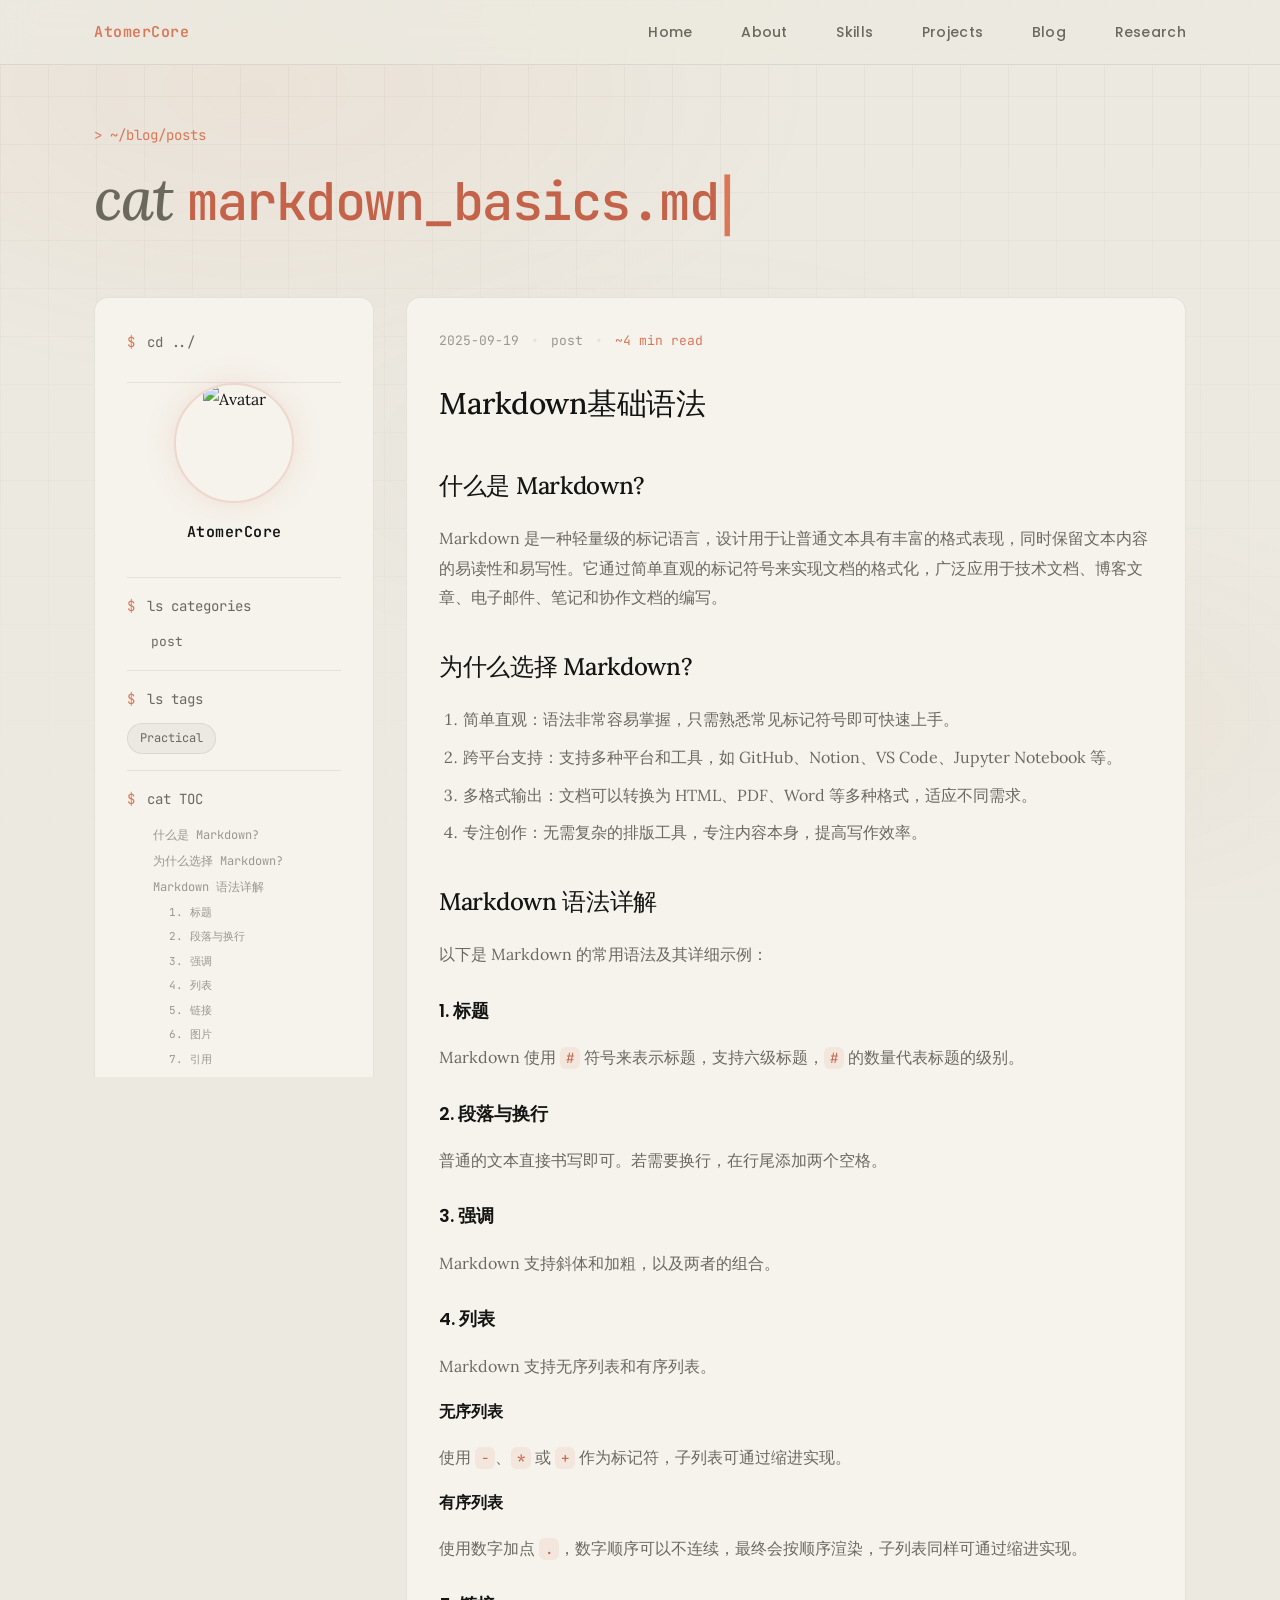
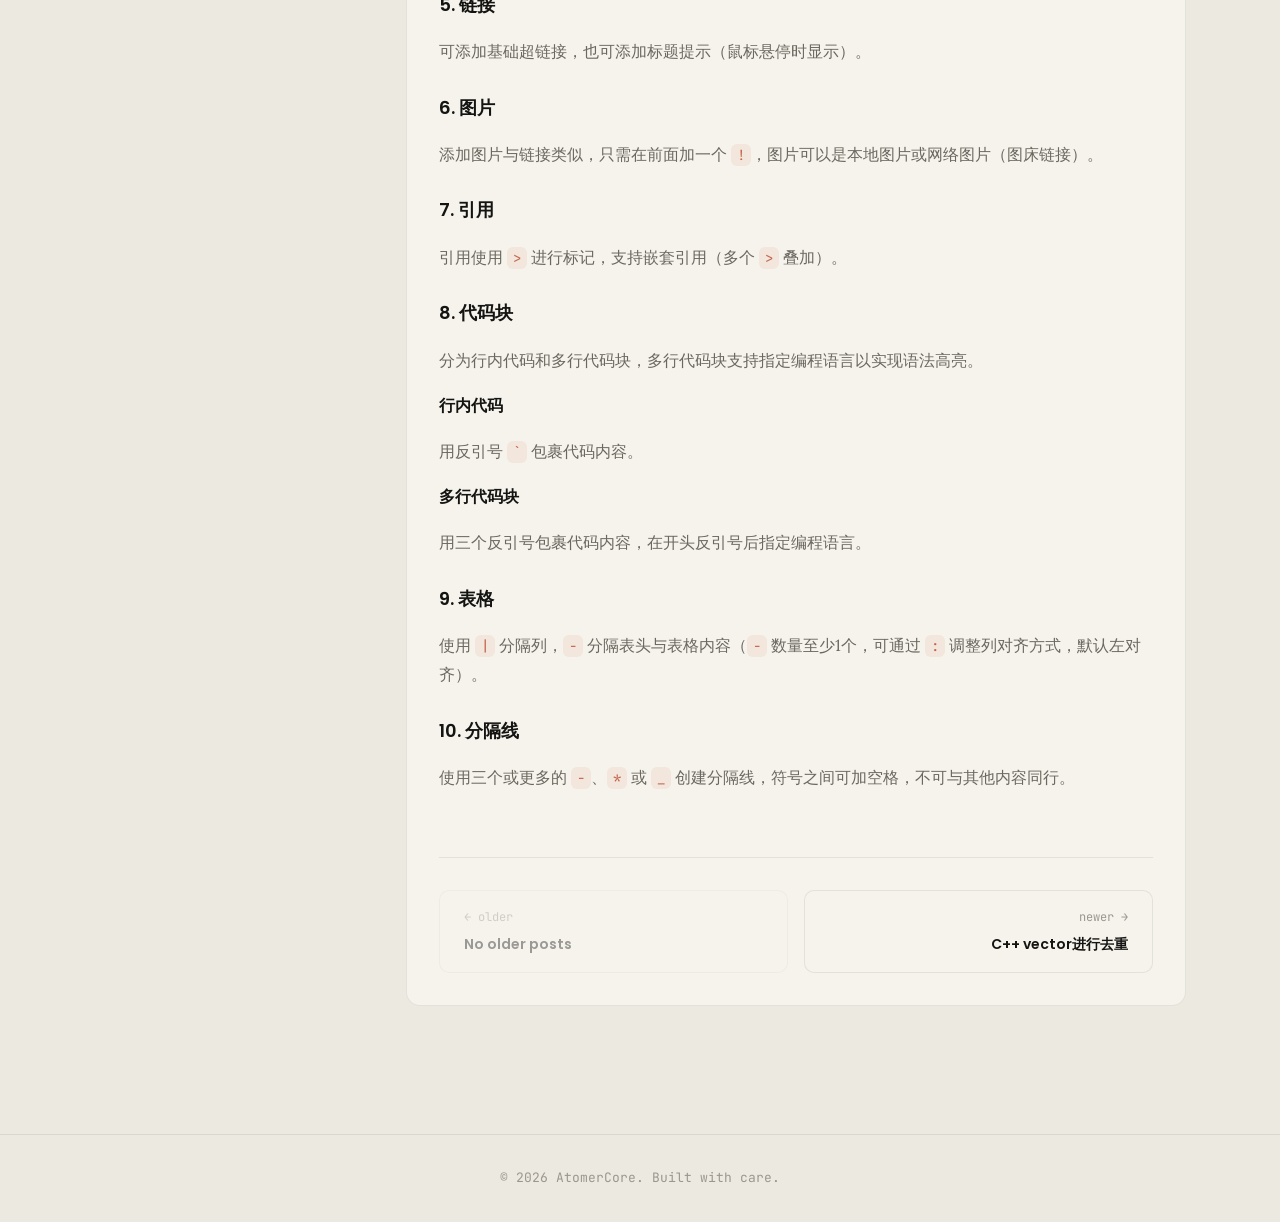
==== blog/2025/09/19/markdown_basics/index.html @ 15527ca4 "feat(research): add Research page with hero banner Add a new /research page that reuses the site's s" ====
<!DOCTYPE html>
<html lang="zh-CN">
<head>
  <meta charset="UTF-8">
  <meta name="viewport" content="width=device-width, initial-scale=1.0">
  <link rel="icon" type="image/png" href="https://avatars.githubusercontent.com/u/56762657?s=400&u=e51681d1bd69ad25f9a4d7be69bceca845cbc8ee&v=4">
  <title>Markdown Basic Syntax | AtomerCore</title>
  <link rel="preconnect" href="https://fonts.googleapis.com">
  <link rel="preconnect" href="https://fonts.gstatic.com" crossorigin>
  <link href="https://fonts.googleapis.com/css2?family=Lora:ital,wght@0,400;0,500;0,600;1,400;1,500&family=Poppins:wght@400;500;600;700&family=JetBrains+Mono:wght@400;500;600&display=swap" rel="stylesheet">
  <link rel="stylesheet" href="https://cdnjs.cloudflare.com/ajax/libs/font-awesome/6.4.2/css/all.min.css">
  <link rel="stylesheet" href="../../../../../css/styles.css">
</head>
<body>
  <div class="bg-grid"></div>
  <div class="reading-progress" id="readingProgress"></div>

  <header class="header">
    <div class="container">
      <div class="header-inner">
        <div class="header-logo">
          <span class="header-logo-text">AtomerCore</span>
        </div>
        <nav class="nav">
          <a href="../../../../../index.html" class="nav-link">Home</a>
          <a href="../../../../../index.html#about" class="nav-link">About</a>
          <a href="../../../../../index.html#skills" class="nav-link">Skills</a>
          <a href="../../../../../index.html#projects" class="nav-link">Projects</a>
          <a href="../../../../index.html" class="nav-link">Blog</a>
          <a href="../../../../research/index.html" class="nav-link">Research</a>
        </nav>
        <button class="menu-toggle" aria-label="Toggle menu">
          <span class="menu-icon"></span>
        </button>
      </div>
    </div>
  </header>

  <section class="hero post-hero">
    <div class="container">
      <div class="hero-content">
        <p class="hero-greeting">~/blog/posts</p>
        <h1 class="hero-title">
          <span class="hero-title-prefix">cat</span>
          <span class="hero-title-text"> markdown_basics.md</span><span class="typing-cursor">|</span>
        </h1>
      </div>
    </div>
  </section>

  <section class="post-section">
    <div class="container">
      <div class="post-layout">
        <aside class="post-sidebar">
          <div class="card">
            <div class="sidebar-nav-section">
              <div class="hero-link-line">
                <span class="link-prefix">$</span>
                <a href="../../../../index.html" class="hero-link">cd ../</a>
              </div>
            </div>

            <div class="sidebar-profile">
              <div class="sidebar-avatar">
                <img src="https://avatars.githubusercontent.com/u/56762657?s=400&u=e51681d1bd69ad25f9a4d7be69bceca845cbc8ee&v=4" alt="Avatar">
              </div>
              <div class="sidebar-name">AtomerCore</div>
            </div>

            <div class="sidebar-section">
              <div class="hero-link-line">
                <span class="link-prefix">$</span>
                <span class="hero-link">ls categories</span>
              </div>
              <div class="sidebar-links">
                <a href="../../../../index.html" class="sidebar-link">post</a>
              </div>
            </div>

            <div class="sidebar-section">
              <div class="hero-link-line">
                <span class="link-prefix">$</span>
                <span class="hero-link">ls tags</span>
              </div>
              <div class="sidebar-tags">
                <span class="tag-pill">Practical</span>
              </div>
            </div>

            <div class="toc-section" id="toc-section" style="display: none;">
              <div class="hero-link-line">
                <span class="link-prefix">$</span>
                <span class="hero-link">cat TOC</span>
              </div>
              <ul class="toc-list" id="toc-list"></ul>
            </div>
          </div>
        </aside>

        <main class="card post-content-card">
          <p class="post-meta-header">
            <span>2025-09-19</span>
            <span class="meta-divider">•</span>
            <span>post</span>
            <span class="meta-divider">•</span>
            <span class="meta-reading-time">~4 min read</span>
          </p>

          <div class="post-body">
            <h1>Markdown基础语法</h1>

            <h2 id="什么是-markdown">什么是 Markdown?</h2>
            <p>Markdown 是一种轻量级的标记语言，设计用于让普通文本具有丰富的格式表现，同时保留文本内容的易读性和易写性。它通过简单直观的标记符号来实现文档的格式化，广泛应用于技术文档、博客文章、电子邮件、笔记和协作文档的编写。</p>

            <h2 id="为什么选择-markdown">为什么选择 Markdown?</h2>
            <ol>
              <li>简单直观：语法非常容易掌握，只需熟悉常见标记符号即可快速上手。</li>
              <li>跨平台支持：支持多种平台和工具，如 GitHub、Notion、VS Code、Jupyter Notebook 等。</li>
              <li>多格式输出：文档可以转换为 HTML、PDF、Word 等多种格式，适应不同需求。</li>
              <li>专注创作：无需复杂的排版工具，专注内容本身，提高写作效率。</li>
            </ol>

            <h2 id="markdown-语法详解">Markdown 语法详解</h2>
            <p>以下是 Markdown 的常用语法及其详细示例：</p>

            <h3>1. 标题</h3>
            <p>Markdown 使用 <code>#</code> 符号来表示标题，支持六级标题，<code>#</code> 的数量代表标题的级别。</p>

            <h3>2. 段落与换行</h3>
            <p>普通的文本直接书写即可。若需要换行，在行尾添加两个空格。</p>

            <h3>3. 强调</h3>
            <p>Markdown 支持斜体和加粗，以及两者的组合。</p>

            <h3>4. 列表</h3>
            <p>Markdown 支持无序列表和有序列表。</p>

            <h4>无序列表</h4>
            <p>使用 <code>-</code>、<code>*</code> 或 <code>+</code> 作为标记符，子列表可通过缩进实现。</p>

            <h4>有序列表</h4>
            <p>使用数字加点 <code>.</code>，数字顺序可以不连续，最终会按顺序渲染，子列表同样可通过缩进实现。</p>

            <h3>5. 链接</h3>
            <p>可添加基础超链接，也可添加标题提示（鼠标悬停时显示）。</p>

            <h3>6. 图片</h3>
            <p>添加图片与链接类似，只需在前面加一个 <code>!</code>，图片可以是本地图片或网络图片（图床链接）。</p>

            <h3>7. 引用</h3>
            <p>引用使用 <code>&gt;</code> 进行标记，支持嵌套引用（多个 <code>&gt;</code> 叠加）。</p>

            <h3>8. 代码块</h3>
            <p>分为行内代码和多行代码块，多行代码块支持指定编程语言以实现语法高亮。</p>

            <h4>行内代码</h4>
            <p>用反引号 <code>`</code> 包裹代码内容。</p>

            <h4>多行代码块</h4>
            <p>用三个反引号包裹代码内容，在开头反引号后指定编程语言。</p>

            <h3>9. 表格</h3>
            <p>使用 <code>|</code> 分隔列，<code>-</code> 分隔表头与表格内容（<code>-</code> 数量至少1个，可通过 <code>:</code> 调整列对齐方式，默认左对齐）。</p>

            <h3>10. 分隔线</h3>
            <p>使用三个或更多的 <code>-</code>、<code>*</code> 或 <code>_</code> 创建分隔线，符号之间可加空格，不可与其他内容同行。</p>
          </div>

          <nav class="post-nav">
            <a class="post-nav-item disabled">
              <span class="post-nav-label">← older</span>
              <span class="post-nav-title">No older posts</span>
            </a>
            <a class="post-nav-item next" href="../../../10/25/C++ vector进行去重/index.html">
              <span class="post-nav-label">newer →</span>
              <span class="post-nav-title">C++ vector进行去重</span>
            </a>
          </nav>
        </main>
      </div>
    </div>
  </section>

  <button class="back-to-top" id="backToTopBtn" aria-label="Back to top">
    <i class="fas fa-arrow-up"></i>
  </button>

  <footer class="footer">
    <div class="container">
      <p>&copy; 2026 AtomerCore. Built with care.</p>
    </div>
  </footer>

  <script src="../../../../../js/main.js"></script>
  <script>
    // Reading progress bar
    const progressBar = document.getElementById('readingProgress');
    window.addEventListener('scroll', () => {
      const docHeight = document.documentElement.scrollHeight - window.innerHeight;
      const scrollPercent = (window.scrollY / docHeight) * 100;
      progressBar.style.width = scrollPercent + '%';
    });

    // Auto-generate TOC
    const postBody = document.querySelector('.post-body');
    const tocSection = document.getElementById('toc-section');
    const tocList = document.getElementById('toc-list');
    if (postBody && tocList) {
      const headings = postBody.querySelectorAll('h2, h3');
      if (headings.length > 0) {
        tocSection.style.display = 'block';
        headings.forEach((heading, index) => {
          if (!heading.id) heading.id = 'toc-heading-' + index;
          const item = document.createElement('li');
          item.className = 'toc-item';
          const link = document.createElement('a');
          link.href = '#' + heading.id;
          link.textContent = heading.textContent;
          link.className = 'toc-link' + (heading.tagName === 'H3' ? ' toc-h3' : '');
          link.dataset.target = heading.id;
          item.appendChild(link);
          tocList.appendChild(item);
        });
        const tocLinks = tocList.querySelectorAll('.toc-link');
        window.addEventListener('scroll', () => {
          let current = '';
          headings.forEach(h => {
            if (window.scrollY >= h.offsetTop - 120) current = h.id;
          });
          tocLinks.forEach(l => l.classList.toggle('active', l.dataset.target === current));
        });
      }
    }

    // Back to top
    const backToTopBtn = document.getElementById('backToTopBtn');
    window.addEventListener('scroll', () => {
      backToTopBtn.classList.toggle('visible', window.scrollY > 300);
    });
    backToTopBtn.addEventListener('click', () => {
      window.scrollTo({ top: 0, behavior: 'smooth' });
    });
  </script>
</body>
</html>
---- css/styles.css ----
/* ============================================================
   Warm Terminal — Anthropic × CLI
   暖色调终端美学：保留 CLI 灵魂，注入人文温度
   ============================================================ */

:root {
  /* --- Anthropic 暖米色背景系统 --- */
  --bg-primary: #ECE9E0;          /* Anthropic 页面底色，不用纯白 */
  --bg-secondary: rgba(217, 119, 87, 0.05);  /* 橙色微染 */
  --bg-tertiary: rgba(217, 119, 87, 0.09);   /* 橙色微染增强 */
  --bg-raised: #F5F3EC;           /* Anthropic 卡片/面板 raised 层 */
  --bg-inverted: #141413;         /* 深色区块（代码块等）*/

  /* --- 文字层次（深色文字 on 米色底） --- */
  --text-primary: #141413;        /* Anthropic text-primary */
  --text-secondary: #6B6860;      /* Anthropic text-secondary */
  --text-muted: #9B978F;          /* 更淡的暖灰 */
  --border-subtle: rgba(20, 20, 19, 0.08);
  --border-warm: rgba(217, 119, 87, 0.22);

  /* --- Anthropic 强调色 --- */
  --accent-orange: #D97757;       /* 唯一强调色 */
  --accent-orange-light: #C5634A; /* 悬停态（米色底上需更深以保证对比度） */
  --accent-glow: rgba(217, 119, 87, 0.2);
  --accent-soft: rgba(217, 119, 87, 0.1);

  /* --- 字体系统 --- */
  --font-display: 'Lora', 'DM Serif Display', Georgia, serif;
  --font-heading: 'Poppins', 'DM Sans', sans-serif;
  --font-body: 'Lora', 'DM Serif Text', Georgia, serif;
  --font-mono: 'JetBrains Mono', 'Fira Code', Consolas, monospace;

  /* --- 间距（4px 网格） --- */
  --space-1: 4px;
  --space-2: 8px;
  --space-3: 12px;
  --space-4: 16px;
  --space-6: 24px;
  --space-8: 32px;
  --space-10: 40px;
  --space-16: 64px;
  --space-24: 96px;
  --space-32: 128px;

  /* --- 动效 --- */
  --duration-fast: 150ms;
  --duration-normal: 250ms;
  --duration-slow: 400ms;
  --ease-default: cubic-bezier(0.16, 1, 0.3, 1);

  /* --- 圆角 --- */
  --radius-sm: 6px;
  --radius-md: 10px;
  --radius-lg: 14px;
  --radius-xl: 20px;
}

* {
  margin: 0;
  padding: 0;
  box-sizing: border-box;
}

html {
  scroll-behavior: smooth;
}

body {
  background-color: var(--bg-primary);
  color: var(--text-primary);
  font-family: var(--font-body);
  line-height: 1.75;
  -webkit-font-smoothing: antialiased;
  -moz-osx-font-smoothing: grayscale;
  overflow-x: hidden;
  position: relative;
}

/* --- Anthropic 暖米色径向渐变背景 --- */
body::before {
  content: '';
  position: fixed;
  top: 0;
  left: 0;
  right: 0;
  bottom: 0;
  pointer-events: none;
  z-index: 0;
  background:
    radial-gradient(ellipse 80% 60% at 20% 10%, rgba(217, 119, 87, 0.06) 0%, transparent 55%),
    radial-gradient(ellipse 70% 50% at 80% 80%, rgba(217, 119, 87, 0.04) 0%, transparent 50%),
    radial-gradient(ellipse 60% 40% at 50% 50%, rgba(120, 100, 80, 0.03) 0%, transparent 60%);
}

/* --- 网格背景（暖色调，深色线条 on 米色底） --- */
.bg-grid {
  position: fixed;
  top: 0; left: 0; width: 100vw; height: 100vh;
  background-image:
    linear-gradient(to right, rgba(20, 20, 19, 0.03) 1px, transparent 1px),
    linear-gradient(to bottom, rgba(20, 20, 19, 0.03) 1px, transparent 1px);
  background-size: 48px 48px;
  mask-image: linear-gradient(to bottom, rgba(0, 0, 0, 1) 0%, transparent 100%);
  -webkit-mask-image: linear-gradient(to bottom, rgba(0, 0, 0, 1) 0%, transparent 100%);
  z-index: -1;
  pointer-events: none;
}

a {
  color: var(--text-primary);
  text-decoration: none;
  transition: color var(--duration-fast) var(--ease-default);
}

a:hover {
  color: var(--accent-orange);
}

.container {
  max-width: 1140px;
  margin: 0 auto;
  padding: 0 var(--space-6);
}

section {
  padding: var(--space-32) 0;
  position: relative;
  z-index: 1;
}

/* ============================================================
   Header — 固定导航栏
   ============================================================ */
.header {
  position: fixed;
  top: 0;
  left: 0;
  right: 0;
  z-index: 1000;
  backdrop-filter: blur(16px);
  -webkit-backdrop-filter: blur(16px);
  background: rgba(236, 233, 224, 0.82);
  border-bottom: 1px solid var(--border-subtle);
}

.header-inner {
  display: flex;
  align-items: center;
  justify-content: space-between;
  height: 64px;
}

.header-logo {
  display: flex;
  align-items: center;
}

.header-logo-text {
  font-family: var(--font-mono);
  font-size: 15px;
  font-weight: 600;
  color: var(--accent-orange);
  letter-spacing: 0.5px;
}

.nav {
  display: flex;
  gap: var(--space-8);
  align-items: center;
}

.nav-link {
  font-family: var(--font-heading);
  font-size: 14px;
  color: var(--text-secondary);
  font-weight: 500;
  letter-spacing: 0.3px;
  transition: color var(--duration-fast) var(--ease-default);
}

.nav-link::before {
  content: '$ ';
  font-family: var(--font-mono);
  font-size: 13px;
  color: var(--accent-orange);
  opacity: 0;
  transition: opacity var(--duration-fast) var(--ease-default);
}

.nav-link:hover::before {
  opacity: 1;
}

.nav-link:hover {
  color: var(--text-primary);
}

/* ============================================================
   Hero — 首屏
   ============================================================ */
.hero {
  min-height: 100vh;
  display: flex;
  align-items: center;
  position: relative;
  padding-top: 64px;
}

.hero-content {
  position: relative;
  z-index: 1;
}

.hero > .container {
  /* 钉死容器宽度，避免内容换行时整块水平漂移 */
  width: 100%;
}

.hero-wrapper {
  display: flex;
  align-items: center;
  gap: var(--space-16);
  position: relative;
  /* 固定宽度并居中：内容块不贴容器左缘，也不随打字内容变化漂移 */
  width: min(100%, 900px);
  margin: 0 auto;
}

.hero-avatar-container {
  /* 绝对定位锚定在文字块垂直中心：文字换行时对称生长，中心不动，头像不动 */
  position: absolute;
  left: 0;
  top: 50%;
  transform: translateY(-50%);
  flex-shrink: 0;
  display: flex;
  flex-direction: column;
  align-items: center;
  gap: var(--space-4);
}

.hero-avatar {
  width: 200px;
  height: 200px;
  border-radius: 50%;
  overflow: hidden;
  border: 2px solid var(--border-warm);
  box-shadow:
    0 0 60px rgba(217, 119, 87, 0.2),
    0 0 0 1px rgba(217, 119, 87, 0.1);
  transition: box-shadow var(--duration-slow) var(--ease-default);
}

.hero-avatar:hover {
  box-shadow:
    0 0 80px rgba(217, 119, 87, 0.3),
    0 0 0 1px rgba(217, 119, 87, 0.2);
}

.hero-avatar img {
  width: 100%;
  height: 100%;
  object-fit: cover;
}

.hero-name {
  font-family: var(--font-mono);
  font-size: 18px;
  color: var(--text-primary);
  font-weight: 600;
  letter-spacing: 0.5px;
}

.hero-text {
  flex: 1;
  /* 头像绝对定位后，为它预留出左侧空间 */
  margin-left: calc(200px + var(--space-16));
}

.hero-greeting {
  font-family: var(--font-mono);
  font-size: 14px;
  color: var(--accent-orange);
  margin-bottom: var(--space-4);
  display: inline-flex;
  align-items: center;
  gap: var(--space-2);
}

.hero-greeting::before {
  content: '>';
  color: var(--accent-orange);
}

/* --- 主标题：Lora 衬线体，叙事温度 --- */
.hero-title {
  font-family: var(--font-display);
  font-size: 60px;
  font-weight: 500;
  line-height: 1.15;
  margin-bottom: var(--space-6);
  letter-spacing: -1.5px;
  color: var(--text-primary);
}

.hero-title-prefix {
  color: var(--text-secondary);
  font-style: italic;
}

.hero-title-text {
  color: var(--accent-orange-light);
  font-family: var(--font-mono);
  font-size: 52px;
  font-weight: 500;
}

.typing-cursor {
  color: var(--accent-orange);
  animation: blink 1s infinite;
  margin-left: 2px;
}

@keyframes blink {
  0%, 50% { opacity: 1; }
  51%, 100% { opacity: 0; }
}

/* --- 副标题：Lora 衬线体，引用感 --- */
.hero-subtitle {
  font-family: var(--font-body);
  font-size: 17px;
  color: var(--text-secondary);
  line-height: 1.8;
  margin-bottom: var(--space-8);
  font-style: italic;
  max-width: 580px;
}

/* --- CLI 铎接行 --- */
.hero-link-line {
  display: flex;
  align-items: center;
  gap: var(--space-3);
  margin-bottom: var(--space-3);
  font-family: var(--font-mono);
  font-size: 14px;
}

.link-prefix {
  color: var(--accent-orange);
}

.link-icon {
  width: 18px;
  text-align: center;
  color: var(--text-muted);
}

.hero-link {
  color: var(--text-secondary);
  transition: color var(--duration-fast) var(--ease-default);
}

.hero-link:hover {
  color: var(--accent-orange);
}

/* ============================================================
   Section Titles — // 注释风格
   ============================================================ */
.section-title {
  font-family: var(--font-mono);
  font-size: 36px;
  font-weight: 500;
  margin-bottom: var(--space-16);
  letter-spacing: -0.5px;
  color: var(--text-primary);
}

.section-title-combined {
  color: var(--text-primary);
}

.sub-cursor {
  color: var(--accent-orange);
  animation: blink 1s infinite;
}

/* ============================================================
   About
   ============================================================ */
.about-grid {
  display: grid;
  grid-template-columns: 1fr 1fr;
  gap: var(--space-6);
}

.about-text {
  font-family: var(--font-body);
  color: var(--text-secondary);
  font-size: 16px;
  line-height: 1.85;
}

/* ============================================================
   Cards — 温暖质感
   ============================================================ */
.card {
  background: var(--bg-raised);
  border: 1px solid var(--border-subtle);
  border-radius: var(--radius-lg);
  padding: var(--space-8);
  transition: all var(--duration-slow) var(--ease-default);
  position: relative;
  overflow: hidden;
}

.card::before {
  content: '';
  position: absolute;
  top: 0; left: 0; right: 0; height: 1px;
  background: linear-gradient(90deg, transparent, rgba(217, 119, 87, 0.3), transparent);
  opacity: 0;
  transition: opacity var(--duration-slow) var(--ease-default);
}

.card:hover {
  border-color: var(--border-warm);
  background: #FAF8F2;
  box-shadow: 0 8px 32px rgba(20, 20, 19, 0.08);
}

.card:hover::before {
  opacity: 1;
}

/* ============================================================
   Skills
   ============================================================ */
.skills-grid {
  display: grid;
  grid-template-columns: repeat(4, 1fr);
  gap: var(--space-6);
}

.skill-item {
  display: flex;
  flex-direction: column;
  align-items: flex-start;
  gap: var(--space-4);
  padding: var(--space-8) var(--space-6);
  background: var(--bg-raised);
  border: 1px solid var(--border-subtle);
  border-radius: var(--radius-lg);
  transition: all var(--duration-slow) var(--ease-default);
  position: relative;
  overflow: hidden;
}

.skill-item::before {
  content: '';
  position: absolute;
  top: 0;
  left: 0;
  right: 0;
  height: 1px;
  background: linear-gradient(90deg, transparent, rgba(217, 119, 87, 0.3), transparent);
  opacity: 0;
  transition: opacity var(--duration-slow) var(--ease-default);
}

.skill-item::after {
  content: '';
  position: absolute;
  top: 0;
  left: 0;
  right: 0;
  bottom: 0;
  background: radial-gradient(circle at var(--mouse-x, 50%) var(--mouse-y, 50%), rgba(217, 119, 87, 0.07) 0%, transparent 50%);
  opacity: 0;
  transition: opacity var(--duration-slow) var(--ease-default);
  pointer-events: none;
}

.skill-item:hover {
  background: #FAF8F2;
  border-color: var(--border-warm);
}

.skill-item:hover::before,
.skill-item:hover::after {
  opacity: 1;
}

.skill-icon {
  width: 48px;
  height: 48px;
  display: flex;
  align-items: center;
  justify-content: center;
  background: var(--bg-tertiary);
  border: 1px solid var(--border-warm);
  border-radius: var(--radius-md);
  font-size: 20px;
  color: var(--accent-orange);
}

.skill-name {
  font-family: var(--font-heading);
  font-size: 17px;
  color: var(--text-primary);
  font-weight: 600;
  letter-spacing: -0.2px;
}

/* ============================================================
   Projects
   ============================================================ */
.projects-grid {
  display: grid;
  grid-template-columns: repeat(2, 1fr);
  gap: var(--space-6);
}

.project-card {
  background: var(--bg-raised);
  border: 1px solid var(--border-subtle);
  border-radius: var(--radius-lg);
  padding: var(--space-6);
  transition: all var(--duration-slow) var(--ease-default);
  position: relative;
  display: block;
  text-decoration: none;
  overflow: hidden;
}

.project-card::before {
  content: '';
  position: absolute;
  top: 0; left: 0; right: 0; height: 1px;
  background: linear-gradient(90deg, transparent, rgba(217, 119, 87, 0.3), transparent);
  opacity: 0;
  transition: opacity var(--duration-slow) var(--ease-default);
}

.project-card:hover {
  text-decoration: none;
  border-color: var(--border-warm);
  background: #FAF8F2;
  box-shadow: 0 8px 32px rgba(20, 20, 19, 0.08);
}

.project-card:hover::before {
  opacity: 1;
}

.project-header {
  display: flex;
  align-items: flex-start;
  gap: var(--space-4);
  margin-bottom: var(--space-4);
}

.project-icon {
  width: 44px;
  height: 44px;
  display: flex;
  align-items: center;
  justify-content: center;
  background: var(--bg-tertiary);
  border: 1px solid var(--border-warm);
  border-radius: var(--radius-md);
  font-size: 20px;
  color: var(--accent-orange);
  flex-shrink: 0;
}

.project-meta {
  flex: 1;
}

.project-title {
  font-family: var(--font-heading);
  font-size: 17px;
  font-weight: 600;
  margin-bottom: var(--space-1);
  color: var(--text-primary);
  letter-spacing: -0.2px;
}

.project-language {
  font-family: var(--font-mono);
  font-size: 12px;
  color: var(--text-muted);
}

.project-desc {
  font-family: var(--font-body);
  color: var(--text-secondary);
  font-size: 14px;
  line-height: 1.7;
  margin-bottom: var(--space-6);
}

.project-footer {
  display: flex;
  align-items: center;
  justify-content: space-between;
}

.view-repo {
  font-family: var(--font-mono);
  font-size: 13px;
  color: var(--accent-orange);
  transition: color var(--duration-fast) var(--ease-default);
}

.project-card:hover .view-repo {
  color: var(--accent-orange-light);
}

/* ============================================================
   Footer
   ============================================================ */
.footer {
  border-top: 1px solid var(--border-subtle);
  padding: var(--space-8) 0;
  text-align: center;
  color: var(--text-muted);
  font-family: var(--font-mono);
  font-size: 13px;
}

/* ============================================================
   Mobile Menu Toggle
   ============================================================ */
.menu-toggle {
  display: none;
  flex-direction: column;
  justify-content: center;
  align-items: center;
  width: 40px;
  height: 40px;
  background: transparent;
  border: none;
  cursor: pointer;
  z-index: 1001;
}

.menu-icon {
  display: block;
  width: 24px;
  height: 2px;
  background: var(--text-primary);
  position: relative;
  transition: all var(--duration-slow) var(--ease-default);
}

.menu-icon::before,
.menu-icon::after {
  content: '';
  position: absolute;
  width: 24px;
  height: 2px;
  background: var(--text-primary);
  transition: all var(--duration-slow) var(--ease-default);
}

.menu-icon::before { top: -8px; }
.menu-icon::after { top: 8px; }

.menu-toggle.active .menu-icon { background: transparent; }
.menu-toggle.active .menu-icon::before { top: 0; transform: rotate(45deg); }
.menu-toggle.active .menu-icon::after { top: 0; transform: rotate(-45deg); }

/* ============================================================
   Animations
   ============================================================ */
@keyframes fadeInUp {
  from { opacity: 0; transform: translateY(24px); }
  to { opacity: 1; transform: translateY(0); }
}

.fade-in-up {
  animation: fadeInUp 0.6s var(--ease-default) forwards;
  opacity: 0;
}

.delay-1 { animation-delay: 0.08s; }
.delay-2 { animation-delay: 0.16s; }
.delay-3 { animation-delay: 0.24s; }
.delay-4 { animation-delay: 0.32s; }

.cli-cursor {
  display: inline-block;
  width: 10px;
  height: 1em;
  background-color: var(--accent-orange);
  vertical-align: middle;
  animation: blink 1s step-end infinite;
  margin-left: var(--space-1);
}

/* ============================================================
   Blog — Tags & Filters
   ============================================================ */
.blog-filters {
  display: flex;
  flex-direction: column;
  gap: var(--space-4);
  margin-bottom: var(--space-16);
  padding: var(--space-6);
  background: var(--bg-raised);
  border: 1px solid var(--border-subtle);
  border-radius: var(--radius-lg);
  backdrop-filter: blur(10px);
}

.filter-group {
  display: flex;
  align-items: flex-start;
  gap: var(--space-4);
}

.filter-label {
  font-family: var(--font-mono);
  font-size: 13px;
  color: var(--accent-orange);
  white-space: nowrap;
  padding-top: 6px;
}

.filter-label::before {
  content: '$ ';
  color: var(--text-muted);
}

.filter-options {
  display: flex;
  flex-wrap: wrap;
  gap: var(--space-2);
}

.tag-pill {
  display: inline-flex;
  align-items: center;
  padding: var(--space-1) var(--space-3);
  border-radius: 100px;
  font-size: 12px;
  font-family: var(--font-mono);
  background: rgba(20, 20, 19, 0.04);
  border: 1px solid var(--border-subtle);
  color: var(--text-secondary);
  transition: all var(--duration-fast) var(--ease-default);
  cursor: pointer;
  user-select: none;
}

.tag-pill:hover {
  background: rgba(217, 119, 87, 0.1);
  color: var(--text-primary);
  border-color: var(--border-warm);
}

.tag-pill.active {
  background: rgba(217, 119, 87, 0.15);
  border-color: var(--accent-orange);
  color: var(--accent-orange-light);
  box-shadow: 0 0 12px rgba(217, 119, 87, 0.2);
}

.tag-pill.category {
  border-radius: var(--radius-sm);
}

/* ============================================================
   Blog Layout
   ============================================================ */
.blog-hero {
  min-height: auto;
  padding-top: 120px;
  padding-bottom: var(--space-16);
}

.blog-section {
  padding: 0 0 var(--space-32) 0;
}

.blog-layout {
  display: grid;
  grid-template-columns: 280px 1fr;
  gap: var(--space-8);
}

.blog-sidebar {
  position: sticky;
  top: 100px;
  align-self: start;
}

.sidebar-profile {
  text-align: center;
  padding-bottom: var(--space-4);
}

.sidebar-avatar {
  width: 120px;
  height: 120px;
  border-radius: 50%;
  overflow: hidden;
  border: 2px solid var(--border-warm);
  margin: 0 auto var(--space-4);
  box-shadow: 0 0 30px rgba(217, 119, 87, 0.15);
}

.sidebar-avatar img {
  width: 100%;
  height: 100%;
  object-fit: cover;
}

.sidebar-name {
  font-family: var(--font-mono);
  font-weight: 600;
  color: var(--text-primary);
  font-size: 15px;
  letter-spacing: 0.5px;
}

.sidebar-section {
  margin-top: var(--space-4);
  padding-top: var(--space-4);
  border-top: 1px solid var(--border-subtle);
}

.sidebar-links {
  margin-top: var(--space-3);
  padding-left: var(--space-6);
}

.sidebar-link {
  display: block;
  margin: var(--space-2) 0;
  font-size: 13px;
  color: var(--text-secondary);
  text-decoration: none;
  font-family: var(--font-mono);
  transition: color var(--duration-fast) var(--ease-default);
  cursor: pointer;
}

.sidebar-link:hover {
  color: var(--accent-orange);
}

.sidebar-link.active {
  color: var(--accent-orange);
  font-weight: 600;
}

.sidebar-tags {
  margin-top: var(--space-3);
  display: flex;
  flex-wrap: wrap;
  gap: var(--space-2);
}

/* --- 搜索框 --- */
.blog-search {
  display: flex;
  align-items: center;
  gap: var(--space-2);
  padding: var(--space-3) var(--space-4);
  background: var(--bg-raised);
  border: 1px solid var(--border-subtle);
  border-radius: var(--radius-md);
  margin-bottom: var(--space-6);
  transition: border-color var(--duration-fast) var(--ease-default);
}

.blog-search:focus-within {
  border-color: var(--accent-orange);
  box-shadow: 0 0 0 3px rgba(217, 119, 87, 0.12);
}

.blog-search-prefix {
  font-family: var(--font-mono);
  font-size: 13px;
  color: var(--accent-orange);
  white-space: nowrap;
}

.blog-search-input {
  flex: 1;
  border: none;
  background: transparent;
  outline: none;
  font-family: var(--font-mono);
  font-size: 14px;
  color: var(--text-primary);
}

.blog-search-input::placeholder {
  color: var(--text-muted);
}

/* --- 文章计数 --- */
.posts-header {
  display: flex;
  align-items: center;
  justify-content: space-between;
  margin-bottom: var(--space-6);
  flex-wrap: wrap;
  gap: var(--space-2);
}

.posts-count {
  font-family: var(--font-mono);
  font-size: 13px;
  color: var(--text-muted);
}

.posts-count span {
  color: var(--accent-orange);
  font-weight: 600;
}

/* --- 文章卡片 --- */
.post-card {
  display: block;
  margin-bottom: var(--space-4);
  cursor: pointer;
  text-decoration: none;
}

.post-card:hover {
  border-color: var(--border-warm);
}

.post-card-header {
  display: flex;
  align-items: flex-start;
  justify-content: space-between;
  gap: var(--space-4);
  margin-bottom: var(--space-2);
}

.post-title {
  font-family: var(--font-heading);
  font-size: 19px;
  font-weight: 600;
  color: var(--text-primary);
  margin-bottom: var(--space-2);
  letter-spacing: -0.2px;
  transition: color var(--duration-fast) var(--ease-default);
}

.post-card:hover .post-title {
  color: var(--accent-orange);
}

.post-meta {
  font-size: 13px;
  color: var(--text-muted);
  margin-bottom: var(--space-3);
  font-family: var(--font-mono);
}

.post-excerpt {
  font-family: var(--font-body);
  margin-bottom: var(--space-4);
  color: var(--text-secondary);
  font-size: 15px;
  line-height: 1.7;
}

.post-card-footer {
  display: flex;
  align-items: center;
  justify-content: space-between;
  gap: var(--space-3);
}

.post-card-tags {
  display: flex;
  flex-wrap: wrap;
  gap: var(--space-2);
}

.post-card-tags .tag-pill {
  cursor: default;
  font-size: 11px;
  padding: 2px var(--space-2);
}

.read-more {
  color: var(--accent-orange);
  font-family: var(--font-mono);
  font-size: 13px;
  white-space: nowrap;
  transition: gap var(--duration-fast) var(--ease-default);
}

.post-card:hover .read-more {
  color: var(--accent-orange-light);
}

/* --- 空状态 --- */
.empty-state {
  text-align: center;
  padding: var(--space-16) var(--space-6);
  color: var(--text-muted);
}

.empty-state-code {
  font-family: var(--font-mono);
  font-size: 15px;
  color: var(--accent-orange);
  margin-bottom: var(--space-2);
}

.empty-state-text {
  font-family: var(--font-body);
  font-size: 15px;
  font-style: italic;
}

/* --- 文章卡片错落动画 --- */
.post-card {
  animation: fadeInUp 0.5s var(--ease-default) forwards;
  opacity: 0;
}

.post-card:nth-child(1) { animation-delay: 0.05s; }
.post-card:nth-child(2) { animation-delay: 0.13s; }
.post-card:nth-child(3) { animation-delay: 0.21s; }
.post-card:nth-child(4) { animation-delay: 0.29s; }
.post-card:nth-child(5) { animation-delay: 0.37s; }

/* ============================================================
   Post Page
   ============================================================ */

/* --- 阅读进度条 --- */
.reading-progress {
  position: fixed;
  top: 0;
  left: 0;
  height: 3px;
  background: var(--accent-orange);
  z-index: 1001;
  width: 0%;
  transition: width 0.1s linear;
  box-shadow: 0 0 8px rgba(217, 119, 87, 0.4);
}

.post-hero {
  min-height: auto;
  padding-top: 120px;
  padding-bottom: var(--space-10);
}

.post-section {
  padding: 0 0 var(--space-32) 0;
}

.post-layout {
  display: grid;
  grid-template-columns: 280px 1fr;
  gap: var(--space-8);
}

.post-sidebar {
  position: sticky;
  top: 100px;
  align-self: start;
  max-height: calc(100vh - 120px);
  overflow-y: auto;
}

.sidebar-nav-section {
  margin-top: 0;
  padding-bottom: var(--space-4);
  border-bottom: 1px solid var(--border-subtle);
}

/* --- TOC 目录 --- */
.toc-section {
  margin-top: var(--space-4);
  padding-top: var(--space-4);
  border-top: 1px solid var(--border-subtle);
}

.toc-list {
  margin-top: var(--space-3);
  padding-left: var(--space-4);
  list-style: none;
}

.toc-item {
  margin: var(--space-1) 0;
}

.toc-link {
  display: block;
  font-family: var(--font-mono);
  font-size: 12px;
  color: var(--text-muted);
  text-decoration: none;
  padding: 2px 0 2px var(--space-2);
  border-left: 2px solid transparent;
  transition: all var(--duration-fast) var(--ease-default);
  line-height: 1.5;
}

.toc-link:hover {
  color: var(--accent-orange);
  border-left-color: var(--border-warm);
}

.toc-link.active {
  color: var(--accent-orange);
  border-left-color: var(--accent-orange);
  font-weight: 600;
}

.toc-link.toc-h3 {
  padding-left: var(--space-6);
  font-size: 11px;
}

.post-content-card {
  padding: var(--space-8);
}

.post-meta-header {
  display: flex;
  align-items: center;
  gap: var(--space-3);
  font-size: 13px;
  color: var(--text-muted);
  margin-bottom: var(--space-6);
  font-family: var(--font-mono);
  flex-wrap: wrap;
}

.post-meta-header .meta-divider {
  color: var(--border-subtle);
}

.post-meta-header .meta-reading-time {
  color: var(--accent-orange);
}

/* --- 文章正文：Lora 衬线体，叙事感 --- */
.post-body {
  color: var(--text-primary);
  line-height: 1.85;
  font-family: var(--font-body);
}

.post-body h1 {
  font-family: var(--font-display);
  font-size: 30px;
  font-weight: 500;
  margin: 0 0 var(--space-6);
  color: var(--text-primary);
  letter-spacing: -0.5px;
}

.post-body h2 {
  font-family: var(--font-display);
  font-size: 24px;
  font-weight: 500;
  margin: var(--space-8) 0 var(--space-4);
  color: var(--text-primary);
  letter-spacing: -0.3px;
}

.post-body h3 {
  font-family: var(--font-heading);
  font-size: 18px;
  font-weight: 600;
  margin: var(--space-6) 0 var(--space-3);
  color: var(--text-primary);
}

.post-body h4 {
  font-family: var(--font-heading);
  font-size: 16px;
  font-weight: 600;
  margin: var(--space-4) 0 var(--space-2);
  color: var(--text-primary);
}

.post-body p {
  margin: var(--space-4) 0;
  color: var(--text-secondary);
}

.post-body ol,
.post-body ul {
  margin: var(--space-4) 0;
  padding-left: var(--space-6);
  color: var(--text-secondary);
}

.post-body li {
  margin: var(--space-2) 0;
}

.post-body code {
  background: rgba(217, 119, 87, 0.1);
  padding: 2px 6px;
  border-radius: var(--radius-sm);
  font-family: var(--font-mono);
  font-size: 0.88em;
  color: var(--accent-orange-light);
}

.post-body blockquote {
  border-left: 3px solid var(--accent-orange);
  padding-left: var(--space-4);
  margin: var(--space-4) 0;
  color: var(--text-secondary);
  font-style: italic;
  font-family: var(--font-body);
}

.post-body hr {
  border: none;
  border-top: 1px solid var(--border-subtle);
  margin: var(--space-8) 0;
}

.post-body pre {
  background: var(--bg-inverted);
  border: 1px solid rgba(245, 243, 236, 0.08);
  padding: var(--space-6);
  border-radius: var(--radius-md);
  overflow-x: auto;
  font-family: var(--font-mono);
  font-size: 14px;
  margin: var(--space-4) 0;
  line-height: 1.6;
}

.post-body pre code {
  background: transparent;
  padding: 0;
  color: #F5F3EC;
}

.post-body table {
  width: 100%;
  border-collapse: collapse;
  margin: var(--space-4) 0;
  font-family: var(--font-body);
}

.post-body table thead tr {
  background: var(--bg-tertiary);
}

.post-body table th {
  font-family: var(--font-heading);
  font-weight: 600;
  color: var(--text-primary);
}

.post-body table th,
.post-body table td {
  border: 1px solid var(--border-subtle);
  padding: var(--space-3);
  text-align: left;
  color: var(--text-secondary);
}

.post-body a {
  color: var(--accent-orange);
  text-decoration: underline;
  text-decoration-color: rgba(217, 119, 87, 0.3);
  transition: text-decoration-color var(--duration-fast) var(--ease-default);
}

.post-body a:hover {
  text-decoration-color: var(--accent-orange);
}

/* --- 文章内图片：自适应 + 点击放大 --- */
.post-body img {
  max-width: 100%;
  height: auto;
  display: block;
  margin: var(--space-6) auto;
  border-radius: var(--radius-md);
  cursor: zoom-in;
  transition: transform var(--duration-fast) var(--ease-default);
}

.post-body img:hover {
  transform: scale(1.01);
}

/* --- 图片灯箱 (Lightbox) --- */
.image-lightbox {
  position: fixed;
  inset: 0;
  background: rgba(0, 0, 0, 0.92);
  display: none;
  align-items: center;
  justify-content: center;
  z-index: 9999;
  padding: var(--space-6);
}

.image-lightbox.active {
  display: flex;
}

.image-lightbox .lightbox-stage {
  max-width: 95vw;
  max-height: 90vh;
  overflow: auto;
  display: flex;
  align-items: center;
  justify-content: center;
}

.image-lightbox img {
  max-width: 95vw;
  max-height: 90vh;
  object-fit: contain;
  border-radius: var(--radius-md);
  transition: transform 0.2s var(--ease-default);
  transform-origin: center center;
  user-select: none;
  -webkit-user-drag: none;
}

.image-lightbox.zoomed img {
  cursor: grab;
}

.image-lightbox.zoomed img:active {
  cursor: grabbing;
}

.lightbox-close {
  position: absolute;
  top: 16px;
  right: 20px;
  background: none;
  border: none;
  color: #F5F3EC;
  font-size: 34px;
  line-height: 1;
  cursor: pointer;
  z-index: 10001;
  opacity: 0.7;
  transition: opacity var(--duration-fast) var(--ease-default);
}

.lightbox-close:hover {
  opacity: 1;
}

.lightbox-controls {
  position: absolute;
  bottom: 28px;
  left: 50%;
  transform: translateX(-50%);
  display: flex;
  gap: 6px;
  z-index: 10001;
  background: rgba(255, 255, 255, 0.08);
  border-radius: var(--radius-md);
  padding: 6px;
  backdrop-filter: blur(8px);
}

.lightbox-btn {
  width: 40px;
  height: 40px;
  border-radius: var(--radius-sm);
  border: none;
  background: transparent;
  color: #F5F3EC;
  font-size: 20px;
  cursor: pointer;
  display: flex;
  align-items: center;
  justify-content: center;
  transition: background var(--duration-fast) var(--ease-default);
}

.lightbox-btn:hover {
  background: rgba(255, 255, 255, 0.18);
}

.lightbox-zoom-label {
  min-width: 56px;
  height: 40px;
  display: flex;
  align-items: center;
  justify-content: center;
  color: rgba(245, 243, 236, 0.7);
  font-family: var(--font-mono);
  font-size: 13px;
}

/* --- 上下篇导航 --- */
.post-nav {
  display: grid;
  grid-template-columns: 1fr 1fr;
  gap: var(--space-4);
  margin-top: var(--space-16);
  padding-top: var(--space-8);
  border-top: 1px solid var(--border-subtle);
}

.post-nav-item {
  display: flex;
  flex-direction: column;
  gap: var(--space-1);
  padding: var(--space-4) var(--space-6);
  background: var(--bg-raised);
  border: 1px solid var(--border-subtle);
  border-radius: var(--radius-md);
  text-decoration: none;
  transition: all var(--duration-fast) var(--ease-default);
}

.post-nav-item:hover {
  border-color: var(--border-warm);
  background: #FAF8F2;
}

.post-nav-item.next {
  text-align: right;
}

.post-nav-label {
  font-family: var(--font-mono);
  font-size: 12px;
  color: var(--text-muted);
}

.post-nav-title {
  font-family: var(--font-heading);
  font-size: 14px;
  font-weight: 600;
  color: var(--text-primary);
  transition: color var(--duration-fast) var(--ease-default);
}

.post-nav-item:hover .post-nav-title {
  color: var(--accent-orange);
}

.post-nav-item.disabled {
  opacity: 0.4;
  pointer-events: none;
}

/* ============================================================
   Research Page
   ============================================================ */
.research-hero {
  min-height: auto;
  padding-top: 120px;
  padding-bottom: var(--space-32);
}

/* --- 头图：横幅卡片，贴站内卡片质感 --- */
.research-banner {
  border: 1px solid var(--border-subtle);
  border-radius: var(--radius-lg);
  overflow: hidden;
}

.research-banner img {
  display: block;
  width: 100%;
  height: auto;
}

/* --- 头图下的暂定一句话 --- */
.research-motto {
  margin-top: var(--space-10);
  text-align: center;
  font-family: var(--font-display);
  font-style: italic;
  font-weight: 500;
  font-size: 44px;
  letter-spacing: -0.8px;
  color: var(--text-primary);
}

/* ============================================================
   Back to Top
   ============================================================ */
.back-to-top {
  position: fixed;
  bottom: var(--space-8);
  right: var(--space-8);
  width: 48px;
  height: 48px;
  border-radius: 50%;
  background: var(--accent-orange);
  color: #F5F3EC;
  border: none;
  font-size: 18px;
  cursor: pointer;
  display: none;
  align-items: center;
  justify-content: center;
  box-shadow: 0 4px 20px rgba(217, 119, 87, 0.35);
  transition: all var(--duration-slow) var(--ease-default);
  z-index: 1000;
}

.back-to-top:hover {
  background: var(--accent-orange);
  box-shadow: 0 8px 30px rgba(217, 119, 87, 0.5);
  transform: translateY(-2px);
}

.back-to-top.visible {
  display: flex;
}

/* ============================================================
   Responsive
   ============================================================ */
@media (max-width: 768px) {
  .menu-toggle {
    display: flex;
  }

  .nav {
    position: fixed;
    top: 64px;
    left: 0;
    right: 0;
    background: rgba(236, 233, 224, 0.96);
    backdrop-filter: blur(16px);
    -webkit-backdrop-filter: blur(16px);
    flex-direction: column;
    padding: var(--space-6);
    gap: var(--space-4);
    transform: translateY(-100%);
    opacity: 0;
    visibility: hidden;
    transition: all var(--duration-slow) var(--ease-default);
    border-bottom: 1px solid var(--border-subtle);
  }

  .nav.active {
    transform: translateY(0);
    opacity: 1;
    visibility: visible;
  }

  /* 上下布局：头像回到正常流，内容从顶部排布，换行不影响头像 */
  .hero {
    align-items: flex-start;
  }

  .hero-avatar-container {
    position: static;
    transform: none;
  }

  .hero-text {
    margin-left: 0;
  }

  .hero-wrapper {
    flex-direction: column;
    /* 上下布局时头像仍水平居中 */
    align-items: center;
    text-align: center;
    gap: var(--space-8);
  }

  .hero-avatar {
    width: 150px;
    height: 150px;
  }

  .hero-title {
    font-size: 40px;
  }

  .hero-title-text {
    font-size: 36px;
  }

  .hero-subtitle {
    font-size: 15px;
  }

  .about-grid,
  .projects-grid {
    grid-template-columns: 1fr;
  }

  .skills-grid {
    grid-template-columns: repeat(2, 1fr);
  }

  section {
    padding: var(--space-24) 0;
  }

  .section-title {
    font-size: 28px;
  }

  .hero-link-line {
    font-size: 12px;
    word-break: break-all;
  }

  .blog-layout,
  .post-layout {
    grid-template-columns: 1fr;
  }

  .blog-sidebar,
  .post-sidebar {
    position: static;
  }

  .blog-hero,
  .post-hero {
    padding-top: 100px;
    padding-bottom: var(--space-10);
  }

  .research-hero {
    padding-top: 100px;
    padding-bottom: var(--space-24);
  }

  .research-motto {
    font-size: 34px;
  }

  .blog-section,
  .post-section {
    padding: 0 0 var(--space-24) 0;
  }

  .post-title {
    font-size: 17px;
  }

  .post-content-card {
    padding: var(--space-6);
  }

  .post-body h1 { font-size: 24px; }
  .post-body h2 { font-size: 20px; }
  .post-body h3 { font-size: 17px; }

  .post-body table {
    font-size: 14px;
  }

  .post-body table th,
  .post-body table td {
    padding: var(--space-2);
  }
}

@media (max-width: 480px) {
  .container {
    padding: 0 var(--space-4);
  }

  .hero-title {
    font-size: 32px;
  }

  .hero-title-text {
    font-size: 28px;
  }

  .hero-avatar {
    width: 120px;
    height: 120px;
  }

  .section-title {
    font-size: 24px;
  }

  .skills-grid {
    grid-template-columns: 1fr;
  }

  .card,
  .skill-item,
  .project-card {
    padding: var(--space-6);
  }

  section {
    padding: var(--space-16) 0;
  }

  .hero-subtitle {
    font-size: 14px;
  }

  .blog-hero,
  .post-hero {
    padding-top: 90px;
    padding-bottom: var(--space-6);
  }

  .research-hero {
    padding-top: 90px;
    padding-bottom: var(--space-16);
  }

  .research-motto {
    font-size: 28px;
    margin-top: var(--space-8);
  }

  .blog-section,
  .post-section {
    padding: 0 0 var(--space-16) 0;
  }

  .sidebar-avatar {
    width: 100px;
    height: 100px;
  }

  .post-title {
    font-size: 16px;
  }

  .post-meta,
  .post-meta-header {
    font-size: 12px;
  }

  .post-content-card {
    padding: var(--space-6);
  }

  .post-body h1 { font-size: 22px; }
  .post-body h2 { font-size: 18px; }
  .post-body h3 { font-size: 16px; }

  .post-body pre {
    font-size: 12px;
    padding: var(--space-4);
  }

  .post-body table {
    font-size: 12px;
    display: block;
    overflow-x: auto;
  }
}

/* ============================================================
   Reduced Motion
   ============================================================ */
@media (prefers-reduced-motion: reduce) {
  *,
  *::before,
  *::after {
    animation-duration: 0.01ms !important;
    animation-iteration-count: 1 !important;
    transition-duration: 0.01ms !important;
  }
}
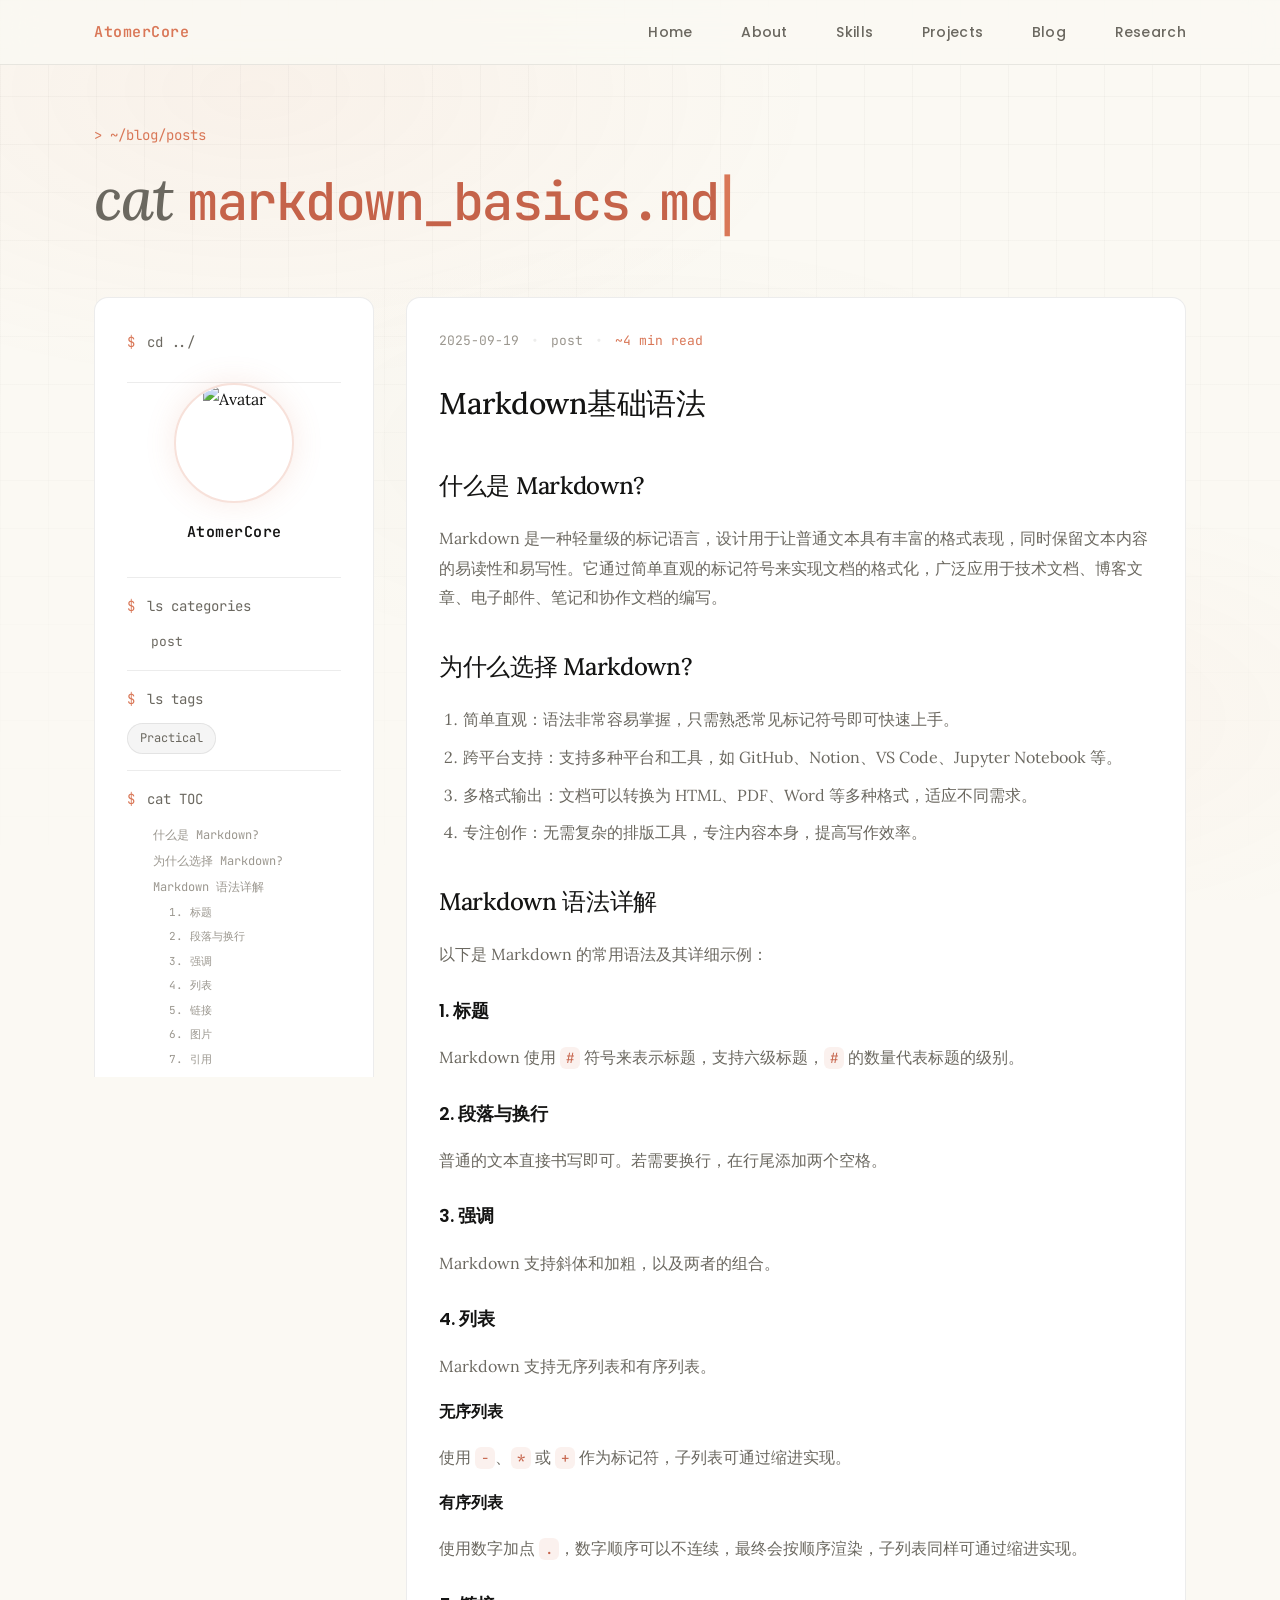
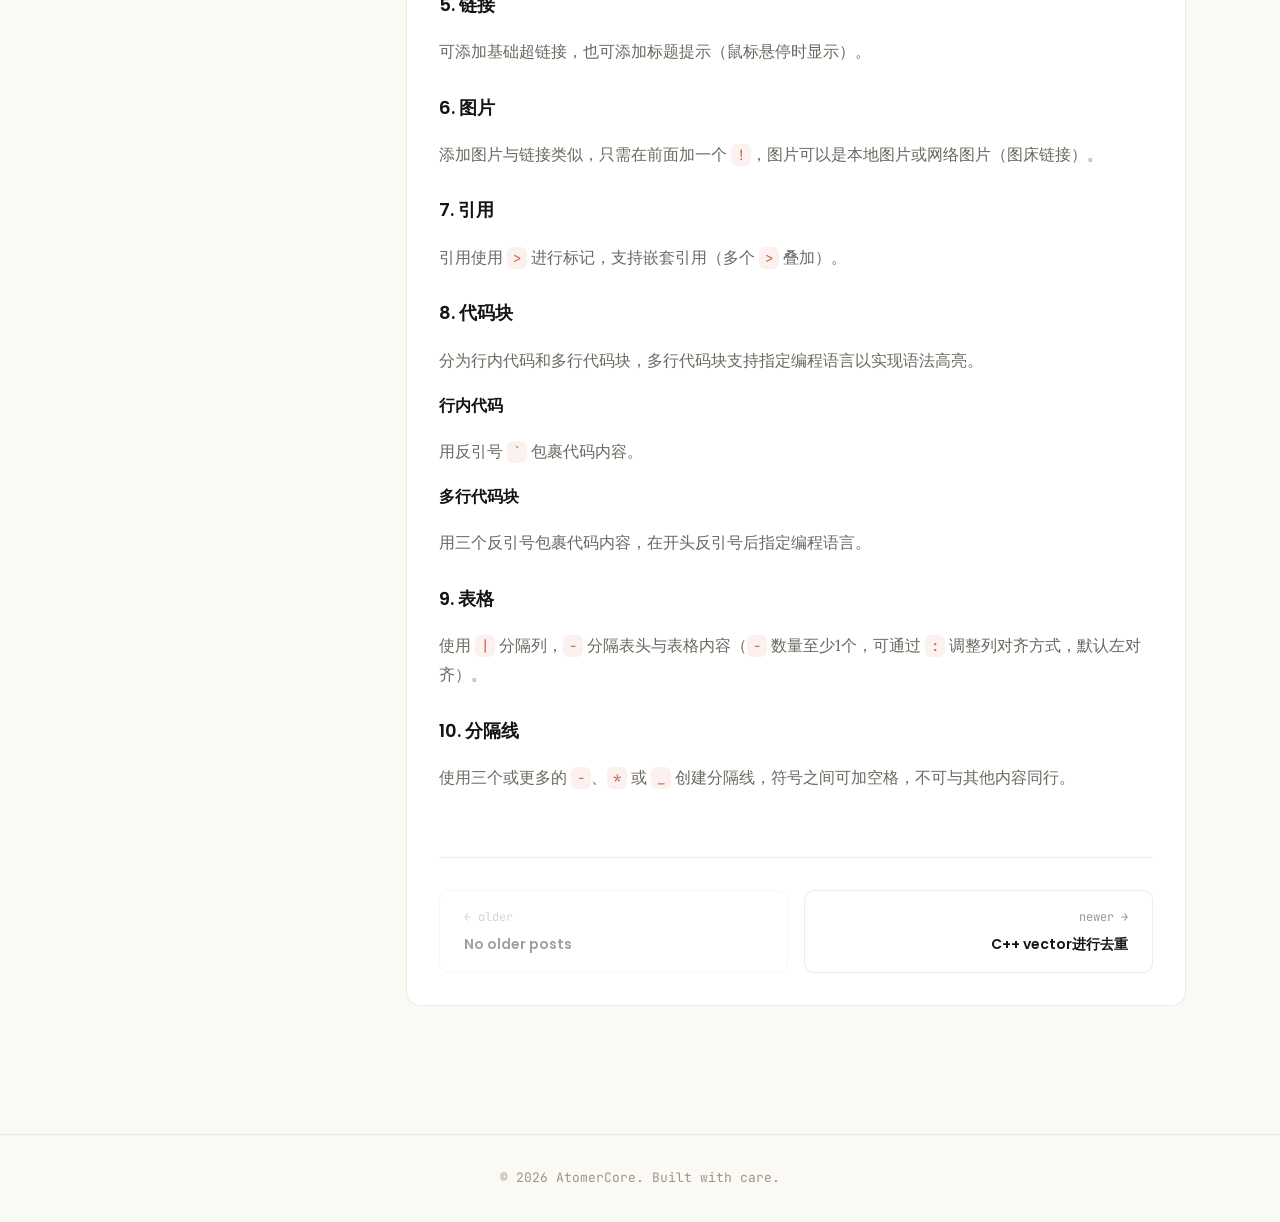
==== commit e6ad48a4: "fix(blog): point Research nav link to site root from post pages Post pages live five levels under bl" ====
--- a/blog/2025/09/19/markdown_basics/index.html
+++ b/blog/2025/09/19/markdown_basics/index.html
@@ -27,7 +27,7 @@
           <a href="../../../../../index.html#skills" class="nav-link">Skills</a>
           <a href="../../../../../index.html#projects" class="nav-link">Projects</a>
           <a href="../../../../index.html" class="nav-link">Blog</a>
-          <a href="../../../../research/index.html" class="nav-link">Research</a>
+          <a href="../../../../../research/index.html" class="nav-link">Research</a>
         </nav>
         <button class="menu-toggle" aria-label="Toggle menu">
           <span class="menu-icon"></span>
--- a/css/styles.css
+++ b/css/styles.css
@@ -1,26 +1,26 @@
 /* ============================================================
-   Warm Terminal — Anthropic × CLI
+   Warm Terminal
    暖色调终端美学：保留 CLI 灵魂，注入人文温度
    ============================================================ */
 
 :root {
-  /* --- Anthropic 暖米色背景系统 --- */
-  --bg-primary: #ECE9E0;          /* Anthropic 页面底色，不用纯白 */
+  /* --- 背景颜色：暖白纸面系 --- */
+  --bg-primary: #FBF9F3;          /* 页面底色：暖白纸面，不用纯白 */
   --bg-secondary: rgba(217, 119, 87, 0.05);  /* 橙色微染 */
   --bg-tertiary: rgba(217, 119, 87, 0.09);   /* 橙色微染增强 */
-  --bg-raised: #F5F3EC;           /* Anthropic 卡片/面板 raised 层 */
+  --bg-raised: #FFFFFF;           /* 卡片/面板 raised 层：纯白 */
   --bg-inverted: #141413;         /* 深色区块（代码块等）*/
 
-  /* --- 文字层次（深色文字 on 米色底） --- */
-  --text-primary: #141413;        /* Anthropic text-primary */
-  --text-secondary: #6B6860;      /* Anthropic text-secondary */
+  /* --- 文字层次（深色文字 on 暖白底） --- */
+  --text-primary: #141413;        /* 主文字色 */
+  --text-secondary: #6B6860;      /* 次级文字色 */
   --text-muted: #9B978F;          /* 更淡的暖灰 */
   --border-subtle: rgba(20, 20, 19, 0.08);
   --border-warm: rgba(217, 119, 87, 0.22);
 
-  /* --- Anthropic 强调色 --- */
+  /* --- 强调色 --- */
   --accent-orange: #D97757;       /* 唯一强调色 */
-  --accent-orange-light: #C5634A; /* 悬停态（米色底上需更深以保证对比度） */
+  --accent-orange-light: #C5634A; /* 悬停态（暖白底上需更深以保证对比度） */
   --accent-glow: rgba(217, 119, 87, 0.2);
   --accent-soft: rgba(217, 119, 87, 0.1);
 
@@ -76,7 +76,7 @@
   position: relative;
 }
 
-/* --- Anthropic 暖米色径向渐变背景 --- */
+/* --- 暖白底上的径向渐变 --- */
 body::before {
   content: '';
   position: fixed;
@@ -92,7 +92,7 @@
     radial-gradient(ellipse 60% 40% at 50% 50%, rgba(120, 100, 80, 0.03) 0%, transparent 60%);
 }
 
-/* --- 网格背景（暖色调，深色线条 on 米色底） --- */
+/* --- 网格背景（暖色调，深色线条 on 暖白底） --- */
 .bg-grid {
   position: fixed;
   top: 0; left: 0; width: 100vw; height: 100vh;
@@ -139,7 +139,7 @@
   z-index: 1000;
   backdrop-filter: blur(16px);
   -webkit-backdrop-filter: blur(16px);
-  background: rgba(236, 233, 224, 0.82);
+  background: rgba(251, 249, 243, 0.82);
   border-bottom: 1px solid var(--border-subtle);
 }
 
@@ -427,7 +427,7 @@
 
 .card:hover {
   border-color: var(--border-warm);
-  background: #FAF8F2;
+  background: #FFFFFF;
   box-shadow: 0 8px 32px rgba(20, 20, 19, 0.08);
 }
 
@@ -484,7 +484,7 @@
 }
 
 .skill-item:hover {
-  background: #FAF8F2;
+  background: #FFFFFF;
   border-color: var(--border-warm);
 }
 
@@ -547,7 +547,7 @@
 .project-card:hover {
   text-decoration: none;
   border-color: var(--border-warm);
-  background: #FAF8F2;
+  background: #FFFFFF;
   box-shadow: 0 8px 32px rgba(20, 20, 19, 0.08);
 }
 
@@ -1236,7 +1236,7 @@
 
 .post-body pre {
   background: var(--bg-inverted);
-  border: 1px solid rgba(245, 243, 236, 0.08);
+  border: 1px solid rgba(251, 249, 243, 0.08);
   padding: var(--space-6);
   border-radius: var(--radius-md);
   overflow-x: auto;
@@ -1249,7 +1249,7 @@
 .post-body pre code {
   background: transparent;
   padding: 0;
-  color: #F5F3EC;
+  color: #FBF9F3;
 }
 
 .post-body table {
@@ -1353,7 +1353,7 @@
   right: 20px;
   background: none;
   border: none;
-  color: #F5F3EC;
+  color: #FBF9F3;
   font-size: 34px;
   line-height: 1;
   cursor: pointer;
@@ -1386,7 +1386,7 @@
   border-radius: var(--radius-sm);
   border: none;
   background: transparent;
-  color: #F5F3EC;
+  color: #FBF9F3;
   font-size: 20px;
   cursor: pointer;
   display: flex;
@@ -1405,7 +1405,7 @@
   display: flex;
   align-items: center;
   justify-content: center;
-  color: rgba(245, 243, 236, 0.7);
+  color: rgba(251, 249, 243, 0.7);
   font-family: var(--font-mono);
   font-size: 13px;
 }
@@ -1434,7 +1434,7 @@
 
 .post-nav-item:hover {
   border-color: var(--border-warm);
-  background: #FAF8F2;
+  background: #FFFFFF;
 }
 
 .post-nav-item.next {
@@ -1509,7 +1509,7 @@
   height: 48px;
   border-radius: 50%;
   background: var(--accent-orange);
-  color: #F5F3EC;
+  color: #FBF9F3;
   border: none;
   font-size: 18px;
   cursor: pointer;
@@ -1544,7 +1544,7 @@
     top: 64px;
     left: 0;
     right: 0;
-    background: rgba(236, 233, 224, 0.96);
+    background: rgba(251, 249, 243, 0.96);
     backdrop-filter: blur(16px);
     -webkit-backdrop-filter: blur(16px);
     flex-direction: column;
